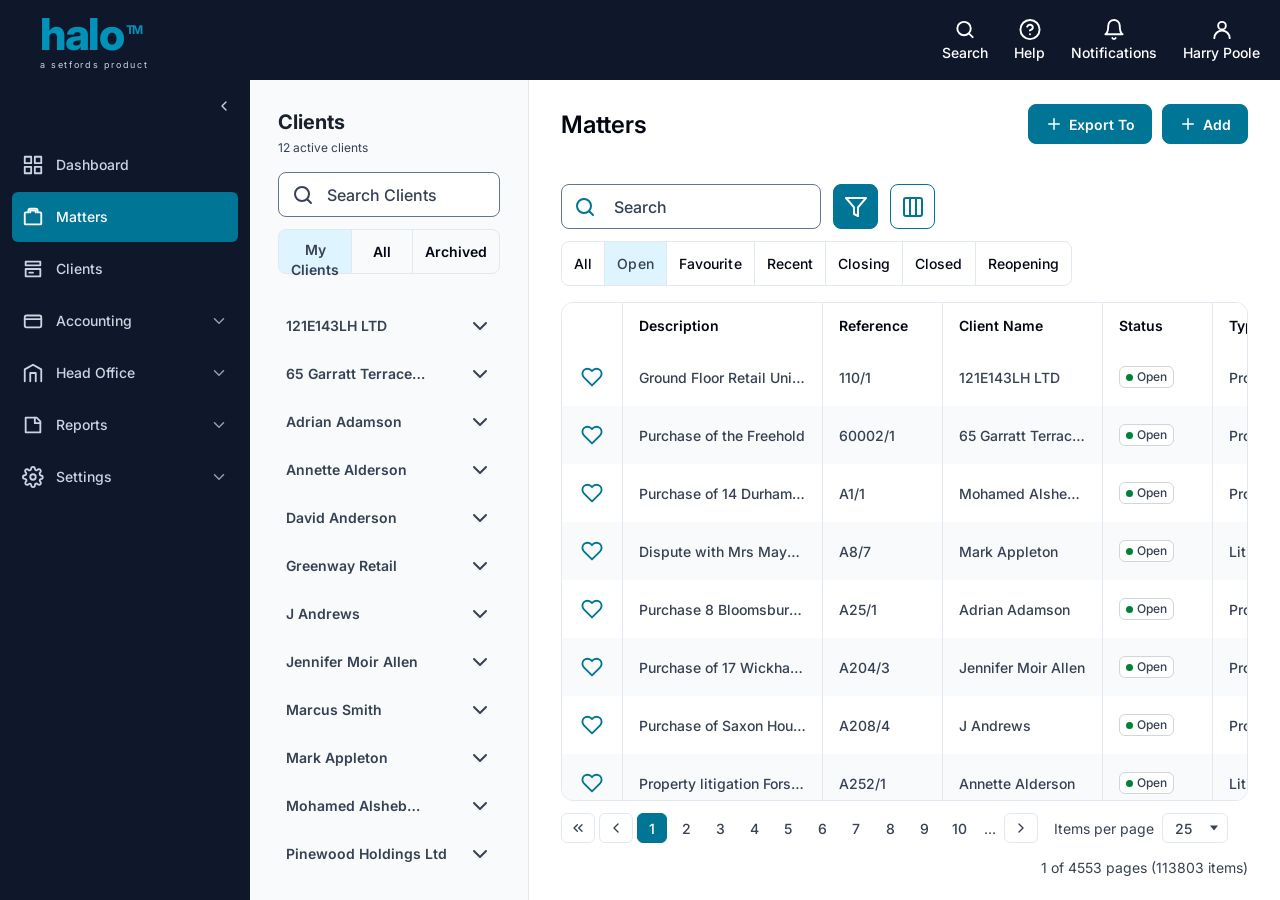
==== index.html @ 0ce076fe "First Commit" ====
<!DOCTYPE html>
<html lang="en">
<head>
  <meta charset="UTF-8" />
  <meta name="viewport" content="width=device-width, initial-scale=1.0" />
  <title>Matters — Halo</title>
  <link rel="preconnect" href="https://fonts.googleapis.com" />
  <link rel="preconnect" href="https://fonts.gstatic.com" crossorigin />
  <link href="https://fonts.googleapis.com/css2?family=Inter:wght@400;500;600;700&display=swap" rel="stylesheet" />
  <link rel="stylesheet" href="matters.css" />
</head>
<body>
  <div class="app">
    <!-- Top navigation bar (full width, dark) -->
    <header class="top-nav">
      <div class="top-nav__logo">
        <span class="logo-text">halo<sup class="logo-tm">TM</sup></span>
        <span class="logo-sub">a setfords product</span>
      </div>
      <div class="top-nav__actions">
        <button class="top-nav__action" type="button" aria-label="Search">
          <svg viewBox="0 0 24 24" width="24" height="24" fill="none" stroke="currentColor" stroke-width="2" stroke-linecap="round" stroke-linejoin="round"><circle cx="11" cy="11" r="7"/><path d="m20 20-3.5-3.5"/></svg>
          <span>Search</span>
        </button>
        <button class="top-nav__action" type="button" aria-label="Help">
          <svg viewBox="0 0 24 24" width="24" height="24" fill="none" stroke="currentColor" stroke-width="2" stroke-linecap="round" stroke-linejoin="round"><circle cx="12" cy="12" r="10"/><path d="M9.09 9a3 3 0 0 1 5.83 1c0 2-3 3-3 3"/><line x1="12" y1="17" x2="12.01" y2="17"/></svg>
          <span>Help</span>
        </button>
        <button class="top-nav__action" type="button" aria-label="Notifications">
          <svg viewBox="0 0 24 24" width="24" height="24" fill="none" stroke="currentColor" stroke-width="2" stroke-linecap="round" stroke-linejoin="round"><path d="M6 8a6 6 0 0 1 12 0c0 7 3 9 3 9H3s3-2 3-9"/><path d="M10.3 21a1.94 1.94 0 0 0 3.4 0"/></svg>
          <span>Notifications</span>
        </button>
        <button class="top-nav__action" type="button" aria-label="Account">
          <svg viewBox="0 0 24 24" width="24" height="24" fill="none" stroke="currentColor" stroke-width="2" stroke-linecap="round" stroke-linejoin="round"><circle cx="12" cy="8" r="4"/><path d="M4 21a8 8 0 0 1 16 0"/></svg>
          <span>Harry Poole</span>
        </button>
      </div>
    </header>

    <!-- Left sidebar -->
    <aside class="sidebar">
      <button class="sidebar__collapse" type="button" aria-label="Collapse sidebar">
        <svg viewBox="0 0 24 24" width="20" height="20" fill="none" stroke="currentColor" stroke-width="2" stroke-linecap="round" stroke-linejoin="round"><path d="M15 18l-6-6 6-6"/></svg>
      </button>
      <nav class="sidebar__menu">
        <a class="menu-item" href="#">
          <svg viewBox="0 0 24 24" width="22" height="22" fill="none" stroke="currentColor" stroke-width="2" stroke-linecap="round" stroke-linejoin="round"><rect x="3" y="3" width="7" height="7"/><rect x="14" y="3" width="7" height="7"/><rect x="3" y="14" width="7" height="7"/><rect x="14" y="14" width="7" height="7"/></svg>
          <span>Dashboard</span>
        </a>
        <a class="menu-item menu-item--active" href="#">
          <svg viewBox="0 0 24 24" width="22" height="22" fill="none" stroke="currentColor" stroke-width="2" stroke-linecap="round" stroke-linejoin="round"><path d="M20 7h-3V5a2 2 0 0 0-2-2H9a2 2 0 0 0-2 2v2H4a1 1 0 0 0-1 1v11a1 1 0 0 0 1 1h16a1 1 0 0 0 1-1V8a1 1 0 0 0-1-1Z"/><path d="M9 7V5h6v2"/></svg>
          <span>Matters</span>
        </a>
        <a class="menu-item" href="#">
          <svg viewBox="0 0 24 24" width="22" height="22" fill="none" stroke="currentColor" stroke-width="2" stroke-linecap="round" stroke-linejoin="round"><path d="M4 4h16v4H4z"/><path d="M4 12h16v8H4z"/><path d="M8 16h4"/></svg>
          <span>Clients</span>
        </a>
        <a class="menu-item menu-item--has-arrow" href="#">
          <svg viewBox="0 0 24 24" width="22" height="22" fill="none" stroke="currentColor" stroke-width="2" stroke-linecap="round" stroke-linejoin="round"><rect x="3" y="6" width="18" height="13" rx="2"/><path d="M3 10h18"/></svg>
          <span>Accounting</span>
          <svg class="menu-item__arrow" viewBox="0 0 24 24" width="18" height="18" fill="none" stroke="currentColor" stroke-width="2" stroke-linecap="round" stroke-linejoin="round"><path d="M6 9l6 6 6-6"/></svg>
        </a>
        <a class="menu-item menu-item--has-arrow" href="#">
          <svg viewBox="0 0 24 24" width="22" height="22" fill="none" stroke="currentColor" stroke-width="2" stroke-linecap="round" stroke-linejoin="round"><path d="M3 21V8l9-5 9 5v13"/><path d="M9 21V12h6v9"/></svg>
          <span>Head Office</span>
          <svg class="menu-item__arrow" viewBox="0 0 24 24" width="18" height="18" fill="none" stroke="currentColor" stroke-width="2" stroke-linecap="round" stroke-linejoin="round"><path d="M6 9l6 6 6-6"/></svg>
        </a>
        <a class="menu-item menu-item--has-arrow" href="#">
          <svg viewBox="0 0 24 24" width="22" height="22" fill="none" stroke="currentColor" stroke-width="2" stroke-linecap="round" stroke-linejoin="round"><path d="M4 4h12l4 4v12H4z"/><path d="M14 4v6h6"/></svg>
          <span>Reports</span>
          <svg class="menu-item__arrow" viewBox="0 0 24 24" width="18" height="18" fill="none" stroke="currentColor" stroke-width="2" stroke-linecap="round" stroke-linejoin="round"><path d="M6 9l6 6 6-6"/></svg>
        </a>
        <a class="menu-item menu-item--has-arrow" href="#">
          <svg viewBox="0 0 24 24" width="22" height="22" fill="none" stroke="currentColor" stroke-width="2" stroke-linecap="round" stroke-linejoin="round"><circle cx="12" cy="12" r="3"/><path d="M19.4 15a1.7 1.7 0 0 0 .3 1.8l.1.1a2 2 0 1 1-2.8 2.8l-.1-.1a1.7 1.7 0 0 0-1.8-.3 1.7 1.7 0 0 0-1 1.5V21a2 2 0 1 1-4 0v-.1a1.7 1.7 0 0 0-1-1.5 1.7 1.7 0 0 0-1.8.3l-.1.1a2 2 0 1 1-2.8-2.8l.1-.1a1.7 1.7 0 0 0 .3-1.8 1.7 1.7 0 0 0-1.5-1H3a2 2 0 1 1 0-4h.1A1.7 1.7 0 0 0 4.6 9a1.7 1.7 0 0 0-.3-1.8l-.1-.1a2 2 0 1 1 2.8-2.8l.1.1A1.7 1.7 0 0 0 9 4.6 1.7 1.7 0 0 0 10 3.1V3a2 2 0 1 1 4 0v.1a1.7 1.7 0 0 0 1 1.5 1.7 1.7 0 0 0 1.8-.3l.1-.1a2 2 0 1 1 2.8 2.8l-.1.1A1.7 1.7 0 0 0 19.4 9c.1.6.5 1.1 1.1 1.4h.1a2 2 0 1 1 0 4H20.5a1.7 1.7 0 0 0-1.1 1Z"/></svg>
          <span>Settings</span>
          <svg class="menu-item__arrow" viewBox="0 0 24 24" width="18" height="18" fill="none" stroke="currentColor" stroke-width="2" stroke-linecap="round" stroke-linejoin="round"><path d="M6 9l6 6 6-6"/></svg>
        </a>
      </nav>
    </aside>

    <!-- Sticky Clients panel (rendered by clients-panel.js) -->
    <aside class="clients-pane" id="clients-pane" aria-label="Clients"></aside>

    <!-- Main content -->
    <main class="content">
      <!-- Open matter tabs (rendered by matter-tabs.js) -->
      <div class="matter-tabs" id="matter-tabs" role="tablist" aria-label="Open matters" hidden></div>

      <div class="content__header">
        <h1 class="content__title">Matters</h1>
        <div class="content__header-actions">
          <button class="btn btn--primary" type="button">
            <svg viewBox="0 0 24 24" width="18" height="18" fill="none" stroke="currentColor" stroke-width="2" stroke-linecap="round" stroke-linejoin="round"><line x1="12" y1="5" x2="12" y2="19"/><line x1="5" y1="12" x2="19" y2="12"/></svg>
            Export To
          </button>
          <button class="btn btn--primary" type="button">
            <svg viewBox="0 0 24 24" width="18" height="18" fill="none" stroke="currentColor" stroke-width="2" stroke-linecap="round" stroke-linejoin="round"><line x1="12" y1="5" x2="12" y2="19"/><line x1="5" y1="12" x2="19" y2="12"/></svg>
            Add
          </button>
        </div>
      </div>

      <!-- Grid toolbar — search / filter / columns + status segmented filter -->
      <div class="filter-row">
        <div class="toolbar-left">
          <form class="search" id="matter-search-form" role="search">
            <svg class="search__icon" viewBox="0 0 24 24" width="24" height="24" fill="none" stroke="currentColor" stroke-width="2" stroke-linecap="round" stroke-linejoin="round"><circle cx="11" cy="11" r="7"/><path d="m20 20-3.5-3.5"/></svg>
            <input id="matter-search" type="text" placeholder="Search" class="search__input" aria-label="Search matters" />
          </form>
          <button class="icon-btn icon-btn--brand" type="button" aria-label="Filter">
            <svg viewBox="0 0 24 24" width="24" height="24" fill="none" stroke="currentColor" stroke-width="2" stroke-linecap="round" stroke-linejoin="round"><polygon points="22 3 2 3 10 12.46 10 19 14 21 14 12.46 22 3"/></svg>
          </button>
          <button class="icon-btn" type="button" aria-label="Columns">
            <svg viewBox="0 0 24 24" width="24" height="24" fill="none" stroke="currentColor" stroke-width="2" stroke-linecap="round" stroke-linejoin="round"><rect x="3" y="3" width="18" height="18" rx="2"/><line x1="9" y1="3" x2="9" y2="21"/><line x1="15" y1="3" x2="15" y2="21"/></svg>
          </button>
        </div>

        <div class="segmented" role="tablist" aria-label="Filter matters by status">
          <button class="seg-btn" role="tab" data-tab="All" aria-selected="false">All</button>
          <button class="seg-btn seg-btn--active" role="tab" data-tab="Open" aria-selected="true">Open</button>
          <button class="seg-btn" role="tab" data-tab="Favourite" aria-selected="false">Favourite</button>
          <button class="seg-btn" role="tab" data-tab="Recent" aria-selected="false">Recent</button>
          <button class="seg-btn" role="tab" data-tab="Closing" aria-selected="false">Closing</button>
          <button class="seg-btn" role="tab" data-tab="Closed" aria-selected="false">Closed</button>
          <button class="seg-btn" role="tab" data-tab="Reopening" aria-selected="false">Reopening</button>
        </div>
      </div>

      <!-- Matters table -->
      <div class="table-wrapper">
        <table class="matters-table">
          <thead>
            <tr>
              <th class="col-fav" aria-label="Favourite"></th>
              <th class="col-desc">Description</th>
              <th class="col-reference">Reference</th>
              <th class="col-client">Client Name</th>
              <th class="col-status">Status</th>
              <th class="col-type">Type</th>
              <th class="col-earner">Fee Earner</th>
              <th class="col-office">Office B...</th>
              <th class="col-action">Action</th>
            </tr>
          </thead>
          <tbody id="matters-tbody">
            <!-- Rows are rendered by JS -->
          </tbody>
        </table>
        <div class="table-empty" id="table-empty" hidden>No matters match your search.</div>
      </div>

      <!-- Pagination -->
      <div class="pagination">
        <div class="pagination__numbers">
          <button class="pg-btn pg-btn--arrow" aria-label="First page">
            <svg viewBox="0 0 24 24" width="16" height="16" fill="none" stroke="currentColor" stroke-width="2" stroke-linecap="round" stroke-linejoin="round"><path d="M11 17l-5-5 5-5"/><path d="M18 17l-5-5 5-5"/></svg>
          </button>
          <button class="pg-btn pg-btn--arrow" aria-label="Previous page">
            <svg viewBox="0 0 24 24" width="16" height="16" fill="none" stroke="currentColor" stroke-width="2" stroke-linecap="round" stroke-linejoin="round"><path d="M15 18l-6-6 6-6"/></svg>
          </button>
          <button class="pg-btn pg-btn--active">1</button>
          <button class="pg-btn">2</button>
          <button class="pg-btn">3</button>
          <button class="pg-btn">4</button>
          <button class="pg-btn">5</button>
          <button class="pg-btn">6</button>
          <button class="pg-btn">7</button>
          <button class="pg-btn">8</button>
          <button class="pg-btn">9</button>
          <button class="pg-btn">10</button>
          <span class="pg-ellipsis">…</span>
          <button class="pg-btn pg-btn--arrow" aria-label="Next page">
            <svg viewBox="0 0 24 24" width="16" height="16" fill="none" stroke="currentColor" stroke-width="2" stroke-linecap="round" stroke-linejoin="round"><path d="M9 18l6-6-6-6"/></svg>
          </button>
        </div>
        <div class="pagination__dropdown">
          <span>Items per page</span>
          <div class="select">
            <select aria-label="Items per page">
              <option>25</option>
              <option>50</option>
              <option>100</option>
            </select>
          </div>
        </div>
        <div class="pagination__count" id="pagination-count">1 of 4553 pages (113803 items)</div>
      </div>
    </main>
  </div>

  <div class="loading-overlay" id="table-loading" hidden aria-live="polite" aria-busy="true">
    <span class="spinner" aria-hidden="true"></span>
    <span class="loading-overlay__label">Searching…</span>
  </div>

  <script src="matters-data.js"></script>
  <script src="clients-data.js"></script>
  <script src="matter-tabs.js"></script>
  <script src="matters.js"></script>
  <script src="clients-panel.js"></script>
  <script src="sidebar.js"></script>
</body>
</html>
---- matters.css ----
/* ---------- Design tokens (from Figma) ---------- */
:root {
  --brand: #007595;
  --brand-hover: #005e78;
  --accent: #0092b8;
  --surface-primary: #ffffff;
  --surface-drawer: #0f172b;
  --surface-positive: #008236;

  --text-primary: #030712;
  --text-secondary: #364153;
  --text-inverse: #ffffff;
  --text-muted: #64748b;

  --border-primary: #45556c;
  --border-secondary: #e2e8f0;
  --border-table: #90a1b9;
  --border-input: #62748e;

  --slate-50: #f8fafc;
  --slate-100: #f1f5f9;
  --slate-200: #e2e8f0;
  --slate-300: #cad5e2;
  --slate-400: #90a1b9;
  --gray-400: #99a1af;
  --gray-700: #364153;

  --radius-md: 6px;
  --radius-lg: 8px;
  --radius-xl: 12px;

  --sidebar-w: 250px;
  --clients-w: 279px;
  --topnav-h: 80px;

  --font-sans: 'Inter', -apple-system, BlinkMacSystemFont, sans-serif;
}

* {
  box-sizing: border-box;
}

html,
body {
  margin: 0;
  padding: 0;
  font-family: var(--font-sans);
  color: var(--text-primary);
  background: var(--surface-primary);
  -webkit-font-smoothing: antialiased;
  -moz-osx-font-smoothing: grayscale;
}

button {
  font-family: inherit;
  cursor: pointer;
}

/* ---------- App layout ---------- */
.app {
  display: grid;
  grid-template-columns: var(--sidebar-w) var(--clients-w) 1fr;
  grid-template-rows: var(--topnav-h) 1fr;
  height: 100vh;
  overflow: hidden;
  grid-template-areas:
    "topnav   topnav    topnav"
    "sidebar  clients   content";
}

/* ---------- Top nav (full-width dark bar) ---------- */
.top-nav {
  grid-area: topnav;
  background: var(--surface-drawer);
  color: var(--text-inverse);
  display: flex;
  align-items: center;
  justify-content: space-between;
  padding: 14px 20px;
  height: var(--topnav-h);
}

.top-nav__logo {
  display: flex;
  flex-direction: column;
  align-items: flex-start;
  justify-content: center;
  padding-left: 20px;
  line-height: 1;
}

.logo-text {
  font-size: 44px;
  font-weight: 800;
  color: var(--accent);
  letter-spacing: -0.03em;
  line-height: 1;
}

.logo-tm {
  font-size: 12px;
  font-weight: 700;
  vertical-align: super;
  margin-left: 2px;
  color: var(--accent);
}

.logo-sub {
  font-size: 9px;
  text-transform: lowercase;
  letter-spacing: 0.18em;
  color: var(--slate-300);
  margin-top: 4px;
}

.top-nav__actions {
  display: flex;
  align-items: center;
  gap: 26px;
  height: 45px;
}

.top-nav__action {
  display: flex;
  flex-direction: column;
  align-items: center;
  justify-content: space-between;
  gap: 2px;
  background: none;
  border: none;
  color: var(--text-inverse);
  font-size: 14px;
  font-weight: 500;
  line-height: 20px;
  padding: 0;
  height: 100%;
  transition: opacity 0.15s;
}

.top-nav__action:hover {
  opacity: 0.8;
}

/* ---------- Sidebar ---------- */
.sidebar {
  grid-area: sidebar;
  background: var(--surface-drawer);
  color: var(--text-inverse);
  padding: 16px 12px;
  position: relative;
}

.sidebar__collapse {
  position: absolute;
  top: 12px;
  right: 12px;
  background: transparent;
  border: none;
  color: var(--slate-300);
  width: 28px;
  height: 28px;
  display: flex;
  align-items: center;
  justify-content: center;
  border-radius: var(--radius-md);
}

.sidebar__collapse:hover {
  background: rgba(255, 255, 255, 0.06);
}

.sidebar__menu {
  margin-top: 44px;
  display: flex;
  flex-direction: column;
  gap: 2px;
}

.menu-item {
  display: flex;
  align-items: center;
  gap: 12px;
  padding: 13px 10px;
  border-radius: var(--radius-md);
  color: var(--slate-300);
  text-decoration: none;
  font-size: 14px;
  font-weight: 500;
  line-height: 20px;
  height: 50px;
}

.menu-item svg {
  flex-shrink: 0;
}

.menu-item span {
  flex: 1;
}

.menu-item__arrow {
  opacity: 0.7;
}

.menu-item:hover {
  background: rgba(255, 255, 255, 0.06);
  color: var(--text-inverse);
}

.menu-item--active {
  background: var(--brand);
  color: var(--text-inverse);
}

.menu-item--active:hover {
  background: var(--brand);
}

/* ---------- Content area ---------- */
.content {
  grid-area: content;
  background: var(--surface-primary);
  display: flex;
  flex-direction: column;
  overflow-y: auto;
  overflow-x: hidden;
  min-height: 0;
}

.content__header {
  display: flex;
  align-items: center;
  justify-content: space-between;
  padding: 24px 32px;
}

.content__title {
  font-size: 24px;
  font-weight: 600;
  margin: 0;
  color: var(--text-primary);
}

.content__header-actions {
  display: flex;
  gap: 10px;
}

/* ---------- Buttons ---------- */
.btn {
  display: inline-flex;
  align-items: center;
  gap: 6px;
  border-radius: var(--radius-lg);
  font-size: 14px;
  font-weight: 600;
  padding: 10px 16px;
  border: 1px solid transparent;
  transition: background 0.15s, border-color 0.15s;
}

.btn--primary {
  background: var(--brand);
  color: var(--text-inverse);
  border-color: var(--brand);
}

.btn--primary:hover {
  background: var(--brand-hover);
  border-color: var(--brand-hover);
}

.btn--secondary {
  background: var(--surface-primary);
  color: var(--brand);
  border-color: var(--brand);
}

.btn--secondary:hover {
  background: var(--slate-50);
  color: var(--brand-hover);
  border-color: var(--brand-hover);
}

/* ---------- Tabs ---------- */
/* ---------- Tabs (matter detail page content tabs) ---------- */
.tabs {
  display: flex;
  align-items: stretch;
  padding: 0 32px;
  background: var(--slate-100);
  border-bottom: 1px solid var(--border-secondary);
  gap: 0;
}

.tab {
  background: transparent;
  border: none;
  padding: 12px 16px;
  font-size: 14px;
  font-weight: 500;
  color: var(--text-secondary);
  position: relative;
  line-height: 20px;
  transition: color 0.15s;
}

.tab:hover {
  color: var(--brand);
}

.tab--active {
  color: var(--brand);
  font-weight: 600;
}

.tab--active::after {
  content: '';
  position: absolute;
  left: 0;
  right: 0;
  bottom: 0;
  height: 2px;
  background: var(--brand);
}

/* ---------- Grid toolbar (search / filter + status segments) ---------- */
.filter-row {
  display: flex;
  align-items: center;
  justify-content: space-between;
  flex-wrap: wrap;
  gap: 12px;
  padding: 16px 32px;
}

.toolbar-left {
  display: flex;
  align-items: center;
  gap: 12px;
}

/* ---------- Segmented status filter ---------- */
.segmented {
  display: flex;
  align-items: center;
}

.seg-btn {
  height: 45px;
  margin-right: -1px;
  padding: 10px 12px;
  border: 1px solid var(--border-secondary);
  background: var(--surface-primary);
  font-family: inherit;
  font-size: 14px;
  font-weight: 500;
  line-height: 20px;
  letter-spacing: 0.1px;
  white-space: nowrap;
  color: var(--text-primary);
  cursor: pointer;
  transition: background 0.15s, color 0.15s;
}

.seg-btn:first-child {
  border-top-left-radius: var(--radius-lg);
  border-bottom-left-radius: var(--radius-lg);
}

.seg-btn:last-child {
  margin-right: 0;
  border-top-right-radius: var(--radius-lg);
  border-bottom-right-radius: var(--radius-lg);
}

.seg-btn:hover {
  background: var(--slate-50);
}

.seg-btn--active {
  position: relative;
  z-index: 1;
  background: #def4ff;
  color: var(--text-secondary);
}

.seg-btn--active:hover {
  background: #def4ff;
}

.search {
  position: relative;
  width: 260px;
}

.search__icon {
  position: absolute;
  left: 12px;
  top: 50%;
  transform: translateY(-50%);
  color: var(--brand);
  pointer-events: none;
}

.search__input {
  width: 100%;
  height: 45px;
  border: 1px solid #62748e;
  border-radius: var(--radius-lg);
  padding: 0 16px 0 52px;
  font-family: inherit;
  font-size: 16px;
  font-weight: 500;
  line-height: 24px;
  color: var(--text-secondary);
  background: var(--surface-primary);
  outline: none;
  transition: border-color 0.15s, box-shadow 0.15s;
}

.search__input::placeholder {
  color: var(--text-secondary);
}

.search__input:focus {
  border-color: var(--brand);
  box-shadow: 0 0 0 3px rgba(0, 117, 149, 0.15);
}

.icon-btn {
  width: 45px;
  height: 45px;
  border: 1px solid var(--brand);
  border-radius: var(--radius-lg);
  background: var(--surface-primary);
  color: var(--brand);
  display: inline-flex;
  align-items: center;
  justify-content: center;
  transition: background 0.15s;
}

.icon-btn:hover {
  background: rgba(0, 117, 149, 0.06);
}

/* ---------- Table ---------- */
.table-wrapper {
  flex: 1;
  margin: 0 32px;
  border: 1px solid var(--border-secondary);
  border-radius: var(--radius-xl);
  overflow: hidden;
  background: var(--surface-primary);
}

.matters-table {
  width: 100%;
  border-collapse: collapse;
  font-size: 14px;
  table-layout: fixed;
}

.matters-table thead th,
.matters-table tbody td {
  border-right: 1px solid var(--border-secondary);
}

.matters-table thead th:last-child,
.matters-table tbody td:last-child {
  border-right: none;
}

.matters-table thead th {
  text-align: left;
  font-weight: 600;
  font-size: 14px;
  color: var(--text-primary);
  padding: 14px 16px;
  background: var(--surface-primary);
  white-space: nowrap;
}

/* Column widths (~1150px total) */
.matters-table .col-fav        { width: 60px;  }
.matters-table .col-desc       { width: 200px; }
.matters-table .col-reference  { width: 120px; }
.matters-table .col-client     { width: 160px; }
.matters-table .col-status     { width: 110px; }
.matters-table .col-type       { width: 170px; }
.matters-table .col-earner     { width: 120px; }
.matters-table .col-office     { width: 90px;  }
.matters-table .col-action     { width: 80px;  }

.matters-table .col-fav {
  text-align: center;
  padding-left: 0;
  padding-right: 0;
}

.matters-table tbody td.col-fav {
  text-align: center;
  padding-left: 0;
  padding-right: 0;
}

.matters-table .col-action {
  text-align: center;
}

.matters-table tbody td.col-action {
  text-align: center;
}

.matters-table tbody tr {
  transition: background 0.12s;
}

.matters-table tbody tr:nth-child(even) {
  background: var(--slate-50);
}

.matters-table tbody tr:hover {
  background: #eef2f7;
}

.matters-table tbody td {
  padding: 14px 16px;
  color: var(--text-secondary);
  font-weight: 500;
  vertical-align: middle;
  overflow: hidden;
  text-overflow: ellipsis;
  white-space: nowrap;
}

.fav-btn {
  background: none;
  border: none;
  padding: 4px;
  display: inline-flex;
  align-items: center;
  justify-content: center;
  color: var(--brand);
  border-radius: var(--radius-md);
}

.fav-btn:hover {
  background: rgba(0, 117, 149, 0.08);
}

.fav-btn svg {
  width: 22px;
  height: 22px;
}

.status-pill {
  display: inline-flex;
  align-items: center;
  gap: 6px;
  font-size: 13px;
  font-weight: 500;
  color: var(--text-secondary);
  background: var(--surface-primary);
  border: 1px solid var(--border-secondary);
  border-radius: 999px;
  padding: 2px 10px 2px 8px;
  line-height: 1.4;
}

.status-pill:not(:has(.dot))::before {
  content: '';
  width: 7px;
  height: 7px;
  border-radius: 50%;
  background: var(--surface-positive);
  flex-shrink: 0;
}

.status-pill[data-status="Closed"]::before {
  background: var(--gray-400);
}

.status-pill[data-status="Closing"]::before {
  background: #ea580c;
}

.status-pill[data-status="Reopening"]::before {
  background: var(--accent);
}

.action-btn {
  background: none;
  border: none;
  color: var(--text-secondary);
  padding: 4px;
  border-radius: var(--radius-md);
  line-height: 1;
  display: inline-flex;
  align-items: center;
  justify-content: center;
}

.action-btn:hover {
  background: var(--slate-100);
  color: var(--text-primary);
}

.table-empty {
  padding: 48px 24px;
  text-align: center;
  color: var(--text-muted);
  font-size: 14px;
}

.loading-overlay {
  position: fixed;
  inset: 0;
  z-index: 2000;
  display: flex;
  flex-direction: column;
  align-items: center;
  justify-content: center;
  gap: 20px;
  background: rgba(15, 23, 43, 0.7);
  backdrop-filter: blur(2px);
  color: var(--text-inverse);
  font-size: 16px;
}

.loading-overlay[hidden] {
  display: none;
}

.spinner {
  width: 96px;
  height: 96px;
  border: 8px solid var(--slate-200);
  border-top-color: var(--brand);
  border-radius: 50%;
  animation: spinner-rotate 0.8s linear infinite;
  display: inline-block;
}

@keyframes spinner-rotate {
  to { transform: rotate(360deg); }
}

/* ---------- Pagination ---------- */
.pagination {
  display: flex;
  align-items: center;
  gap: 16px;
  padding: 12px 32px 24px 32px;
  flex-wrap: wrap;
}

.pagination__numbers {
  display: flex;
  align-items: center;
  gap: 4px;
}

.pg-btn {
  min-width: 30px;
  height: 30px;
  border-radius: var(--radius-md);
  border: 1px solid transparent;
  background: transparent;
  color: var(--text-secondary);
  font-size: 14px;
  font-weight: 500;
  padding: 0 8px;
  display: inline-flex;
  align-items: center;
  justify-content: center;
}

.pg-btn:hover {
  background: var(--slate-100);
}

.pg-btn--arrow {
  border-color: var(--border-secondary);
  background: var(--surface-primary);
}

.pg-btn--active {
  background: var(--brand);
  border-color: var(--brand);
  color: var(--text-inverse);
}

.pg-btn--active:hover {
  background: var(--brand);
}

.pg-ellipsis {
  color: var(--text-secondary);
  font-size: 14px;
  padding: 0 4px;
}

.pagination__dropdown {
  display: flex;
  align-items: center;
  gap: 8px;
  font-size: 14px;
  color: var(--text-secondary);
}

.select {
  position: relative;
}

.select select {
  appearance: none;
  -webkit-appearance: none;
  border: 1px solid var(--border-secondary);
  border-radius: var(--radius-md);
  background: var(--surface-primary);
  height: 30px;
  padding: 0 28px 0 12px;
  font-family: inherit;
  font-size: 14px;
  color: var(--text-secondary);
  font-weight: 500;
  cursor: pointer;
}

.select::after {
  content: '';
  position: absolute;
  right: 10px;
  top: 50%;
  transform: translateY(-50%);
  width: 0;
  height: 0;
  border-left: 4px solid transparent;
  border-right: 4px solid transparent;
  border-top: 5px solid var(--text-secondary);
  pointer-events: none;
}

.pagination__count {
  margin-left: auto;
  font-size: 14px;
  color: var(--text-secondary);
}

/* ---------- Responsive ---------- */
@media (max-width: 1100px) {
  .app {
    grid-template-columns: 80px 1fr;
  }
  .menu-item span,
  .menu-item__arrow {
    display: none;
  }
  .top-nav__logo {
    padding-left: 4px;
  }
  .logo-text {
    font-size: 30px;
  }
  .logo-sub {
    display: none;
  }
}

@media (max-width: 720px) {
  .top-nav__action span {
    display: none;
  }
  .content__header,
  .tabs,
  .filter-row {
    padding-left: 16px;
    padding-right: 16px;
  }
  .table-wrapper {
    margin: 0 16px;
    overflow-x: auto;
  }
  .matters-table {
    min-width: 900px;
  }
}

/* ====================================================== */
/*  Matter detail page                                    */
/* ====================================================== */

/* Clickable rows */
.matters-table tbody tr.row-link {
  cursor: pointer;
}

.matters-table tbody tr.row-link:hover {
  background: #e7eef5;
}

/* ---------- Matter header ---------- */
.matter-header {
  display: flex;
  align-items: center;
  gap: 20px;
  padding: 20px 32px;
  background: var(--surface-primary);
}

.matter-ref {
  display: inline-flex;
  align-items: center;
  gap: 6px;
  color: var(--text-primary);
  text-decoration: none;
  font-size: 16px;
  font-weight: 600;
  padding: 8px 4px 8px 0;
}

.matter-ref:hover {
  color: var(--brand);
}

.matter-header__divider {
  width: 1px;
  height: 40px;
  background: var(--border-secondary);
}

.matter-title-block {
  flex: 1;
  min-width: 0;
}

.matter-title {
  margin: 0 0 8px 0;
  font-size: 16px;
  font-weight: 600;
  color: var(--text-primary);
  line-height: 20px;
  white-space: nowrap;
  overflow: hidden;
  text-overflow: ellipsis;
}

.matter-meta {
  display: flex;
  align-items: center;
  gap: 10px;
  flex-wrap: wrap;
}

.matter-date {
  font-size: 13px;
  color: var(--text-secondary);
  font-weight: 500;
}

.matter-type {
  font-size: 13px;
  color: var(--text-secondary);
}

.matter-type[hidden] {
  display: none;
}

/* Client name shown bold in the header meta row (Figma 2642-91449). */
.matter-meta__sep {
  color: var(--text-secondary);
  opacity: 0.6;
}

.matter-client {
  font-size: 13px;
  font-weight: 700;
  color: var(--text-secondary);
}

.matter-meta__sep[hidden],
.matter-client[hidden] {
  display: none;
}

.matter-header__cta {
  flex-shrink: 0;
}

.matter-header__cta svg {
  margin-right: -2px;
}

/* ---------- Badges ---------- */
.badge {
  display: inline-flex;
  align-items: center;
  gap: 5px;
  font-size: 12px;
  font-weight: 600;
  padding: 2px 8px;
  border-radius: 999px;
  border: 1px solid transparent;
  line-height: 1.4;
}

.badge--warn {
  background: #fef3c7;
  color: #92400e;
  border-color: #fcd34d;
}

.badge--dot {
  background: var(--surface-primary);
  color: var(--text-secondary);
  border-color: var(--border-secondary);
  font-weight: 500;
}

.badge--tags {
  background: var(--slate-100);
  color: var(--text-secondary);
  border-color: var(--border-secondary);
  font-weight: 500;
}

.badge--pill {
  background: #fff7ed;
  color: #c2410c;
  border-color: #fed7aa;
}

.dot {
  width: 8px;
  height: 8px;
  border-radius: 50%;
  background: var(--surface-positive);
  display: inline-block;
}

.dot[data-tone="positive"] { background: var(--surface-positive); }
.dot[data-tone="brand"]    { background: var(--brand); }
.dot[data-tone="warn"]     { background: #ea580c; }
.dot[data-tone="muted"]    { background: var(--gray-400); }

/* ---------- Matter grid + panels ---------- */
.matter-grid {
  display: grid;
  grid-template-columns: repeat(3, 1fr);
  gap: 20px;
  padding: 16px 32px 32px 32px;
  align-items: start;
  background: var(--slate-200);
}

.matter-col {
  display: flex;
  flex-direction: column;
  gap: 20px;
  min-width: 0;
}

.panel {
  background: var(--surface-primary);
  border: 1px solid var(--border-secondary);
  border-radius: var(--radius-xl);
  overflow: hidden;
}

.panel__header {
  display: flex;
  align-items: center;
  justify-content: space-between;
  gap: 8px;
  padding: 16px 20px 8px 20px;
}

.panel__title {
  margin: 0;
  font-size: 16px;
  font-weight: 600;
  color: var(--text-primary);
  display: flex;
  align-items: center;
  gap: 8px;
}

.panel__title::before {
  content: '';
  width: 6px;
  height: 6px;
  border-radius: 50%;
  background: var(--brand);
}

.panel__icon {
  background: none;
  border: none;
  color: var(--accent);
  padding: 4px;
  border-radius: var(--radius-md);
  display: inline-flex;
  align-items: center;
  justify-content: center;
}

.panel__icon:hover {
  background: var(--slate-100);
}

.panel__body {
  padding: 8px 20px 18px 20px;
  display: flex;
  flex-direction: column;
  gap: 6px;
}

/* ---------- Key/value rows ---------- */
.kv-row {
  display: flex;
  align-items: flex-start;
  justify-content: space-between;
  gap: 12px;
  padding: 8px 0;
  border-bottom: 1px solid var(--slate-100);
  font-size: 14px;
}

.kv-row:last-child {
  border-bottom: none;
}

.kv-row__label {
  color: var(--text-secondary);
  font-weight: 500;
  flex-shrink: 0;
}

.kv-row__value {
  color: var(--text-primary);
  font-weight: 500;
  text-align: right;
  word-break: break-word;
}

.kv-row--col {
  flex-direction: column;
  align-items: stretch;
  gap: 4px;
}

.kv-row--col .kv-row__value {
  text-align: left;
  font-weight: 400;
  color: var(--text-secondary);
  font-size: 13px;
  line-height: 1.5;
}

.priority-high {
  color: #dc2626;
}

/* ---------- Quote bars ---------- */
.quote {
  display: flex;
  flex-direction: column;
  gap: 6px;
  padding: 8px 0;
}

.quote__head {
  display: flex;
  justify-content: space-between;
  align-items: center;
  font-size: 14px;
  font-weight: 600;
  color: var(--text-primary);
}

.quote__bar {
  width: 100%;
  height: 10px;
  background: var(--slate-100);
  border-radius: 999px;
  overflow: hidden;
}

.quote__bar > span {
  display: block;
  height: 100%;
  border-radius: 999px;
  background: var(--brand);
}

.quote__pct {
  text-align: right;
  font-size: 12px;
  color: var(--text-secondary);
  font-weight: 600;
}

/* ---------- Conflict check ---------- */
.conflict {
  display: flex;
  flex-direction: column;
  gap: 6px;
}

.conflict__label {
  font-size: 13px;
  color: var(--text-secondary);
  font-weight: 500;
}

.chip-row {
  display: flex;
  gap: 6px;
  flex-wrap: wrap;
}

.chip {
  background: var(--slate-100);
  color: var(--text-secondary);
  border: 1px solid var(--border-secondary);
  border-radius: var(--radius-md);
  padding: 3px 10px;
  font-size: 12px;
  font-weight: 500;
}

/* ---------- Notes ---------- */
.note {
  margin: 0;
  font-size: 13px;
  line-height: 1.5;
  color: var(--text-secondary);
  padding: 8px 0;
  border-bottom: 1px solid var(--slate-100);
}

.note:last-of-type {
  border-bottom: none;
}

.view-all {
  align-self: flex-end;
  font-size: 13px;
  font-weight: 600;
  color: var(--brand);
  text-decoration: none;
  padding: 6px 0 0 0;
}

.view-all:hover {
  text-decoration: underline;
}

/* ---------- Key date block ---------- */
.key-date__head {
  font-size: 15px;
  font-weight: 600;
  color: var(--text-primary);
  padding-bottom: 4px;
}

/* ---------- Tasks ---------- */
.task {
  padding: 12px 0;
  border-bottom: 1px solid var(--border-secondary);
}

.task:first-child {
  padding-top: 0;
}

.task:last-child {
  border-bottom: none;
  padding-bottom: 0;
}

.task__head {
  margin-bottom: 6px;
}

.task__title {
  font-size: 14px;
  font-weight: 600;
  color: var(--text-primary);
  margin-bottom: 6px;
}

/* ---------- Tab panels ---------- */
.tab-panel {
  display: none;
}

.tab-panel--active {
  display: grid;
}

.compliance.tab-panel {
  display: none;
  flex-direction: column;
  gap: 0;
  padding: 0;
  background: var(--surface-primary);
}

.compliance.tab-panel--active {
  display: flex;
}

/* ---------- Sub-tabs ---------- */
.subtabs {
  display: flex;
  align-items: stretch;
  gap: 0;
  background: var(--slate-200);
  border-bottom: 1px solid var(--border-secondary);
  padding: 0 32px;
}

.subtab {
  background: transparent;
  border: none;
  padding: 14px 16px;
  font-size: 14px;
  font-weight: 500;
  color: var(--text-secondary);
  position: relative;
  cursor: pointer;
  line-height: 20px;
  transition: color 0.15s;
}

.subtab:hover {
  color: var(--brand);
}

.subtab--active {
  color: var(--brand);
  font-weight: 600;
}

.subtab--active::after {
  content: '';
  position: absolute;
  left: 0;
  right: 0;
  bottom: 0;
  height: 2px;
  background: var(--brand);
}

/* ---------- Grid toolbar ---------- */
.grid-toolbar {
  display: flex;
  align-items: center;
  justify-content: space-between;
  gap: 12px;
}

.grid-toolbar__group {
  display: flex;
  align-items: center;
  gap: 12px;
}

.grid-toolbar .btn {
  height: 45px;
  padding: 0 12px;
  gap: 8px;
  min-width: 100px;
}

.grid-search {
  display: flex;
  align-items: center;
  gap: 4px;
  width: 260px;
  height: 45px;
  padding: 0 16px 0 0;
  background: var(--surface-primary);
  border: 1px solid #62748e;
  border-radius: 8px;
  color: var(--text-secondary);
}

.grid-search > svg {
  flex-shrink: 0;
  margin: 0 12px;
  color: var(--brand);
}

.grid-search input {
  flex: 1;
  min-width: 0;
  border: none;
  outline: none;
  background: transparent;
  font: inherit;
  font-size: 16px;
  font-weight: 500;
  color: var(--text-secondary);
}

.grid-search input::placeholder {
  color: var(--text-secondary);
}

.icon-btn {
  display: inline-flex;
  align-items: center;
  justify-content: center;
  width: 45px;
  height: 45px;
  border-radius: 8px;
  background: var(--surface-primary);
  border: 1px solid var(--brand);
  color: var(--brand);
  cursor: pointer;
  transition: background 0.15s, color 0.15s;
}

.icon-btn:hover {
  background: var(--slate-50);
}

.icon-btn--brand {
  background: var(--brand);
  border-color: var(--brand);
  color: var(--text-inverse);
}

.icon-btn--brand:hover {
  background: var(--brand-hover);
  border-color: var(--brand-hover);
}

/* ---------- Compliance card ---------- */
.compliance__card {
  display: flex;
  flex-direction: column;
  gap: 12px;
  padding: 20px;
}

.subtab-panel {
  display: none;
}

.subtab-panel--active {
  display: flex;
}

/* ---------- Data table ---------- */
.data-table-wrap {
  border: 1px solid var(--border-table);
  border-radius: 8px;
  overflow: hidden;
}

.data-table {
  width: 100%;
  border-collapse: collapse;
  background: var(--surface-primary);
  color: #364153;
}

.data-table th,
.data-table td {
  text-align: left;
  height: 52px;
  padding: 0 16px;
  vertical-align: middle;
  white-space: nowrap;
  border-left: 1px solid #d1d5dc;
}

.data-table th:first-child,
.data-table td:first-child {
  border-left: none;
}

.data-table thead th {
  font-family: 'Inter', sans-serif;
  font-size: 16px;
  font-weight: 600;
  line-height: 24px;
  color: #364153;
  background: var(--surface-primary);
}

.data-table tbody td {
  font-family: 'Inter', sans-serif;
  font-size: 14px;
  font-weight: 400;
  line-height: 20px;
  color: #364153;
}

.data-table tbody tr:nth-child(even) td {
  background: #f1f5f9;
}

.status-pill {
  display: inline-flex;
  align-items: center;
  gap: 4px;
  padding: 2px 6px;
  border: 1px solid #d1d5dc;
  border-radius: 6px;
  background: #ffffff;
  font-family: 'Inter', sans-serif;
  font-size: 12px;
  font-weight: 500;
  line-height: 16px;
  color: #364153;
  white-space: nowrap;
}

/* ---------- Responsive matter grid ---------- */
@media (max-width: 1280px) {
  .matter-grid {
    grid-template-columns: repeat(2, 1fr);
  }
}

@media (max-width: 900px) {
  .matter-grid {
    grid-template-columns: 1fr;
  }
  .matter-header {
    flex-wrap: wrap;
  }
  .matter-title {
    white-space: normal;
  }
}

/* ---------- Drawer ---------- */
.drawer {
  position: fixed;
  inset: 0;
  z-index: 1000;
  pointer-events: none;
}

.drawer__scrim {
  position: absolute;
  inset: 0;
  background: rgba(15, 23, 43, 0.4);
  opacity: 0;
  transition: opacity 0.2s ease;
}

.drawer__panel {
  position: absolute;
  top: 0;
  right: 0;
  height: 100%;
  width: 100%;
  max-width: 560px;
  background: var(--surface-primary);
  box-shadow: -8px 0 24px rgba(15, 23, 43, 0.12);
  display: flex;
  flex-direction: column;
  transform: translateX(100%);
  transition: transform 0.25s ease;
}

.drawer--open {
  pointer-events: auto;
}

.drawer--open .drawer__scrim {
  opacity: 1;
}

.drawer--open .drawer__panel {
  transform: translateX(0);
}

body.drawer-open {
  overflow: hidden;
}

.drawer__header {
  display: flex;
  align-items: center;
  justify-content: space-between;
  padding: 20px 24px 0 24px;
}

.drawer__title {
  font-size: 20px;
  font-weight: 700;
  color: var(--text-primary);
  margin: 0;
}

.drawer__close {
  display: inline-flex;
  align-items: center;
  justify-content: center;
  width: 32px;
  height: 32px;
  background: transparent;
  border: none;
  color: var(--brand);
  cursor: pointer;
  border-radius: 6px;
}

.drawer__close:hover {
  background: var(--slate-100);
}

.drawer__body {
  flex: 1;
  overflow-y: auto;
  padding: 20px 24px;
  display: flex;
  flex-direction: column;
  gap: 16px;
}

.drawer__footer {
  display: flex;
  justify-content: flex-end;
  gap: 12px;
  padding: 16px 24px;
  border-top: 1px solid var(--border-secondary);
}

/* ---------- Form fields (floating label) ---------- */
.field {
  position: relative;
  display: flex;
  flex-direction: column;
}

.field__label {
  position: absolute;
  top: -8px;
  left: 12px;
  padding: 0 4px;
  background: var(--surface-primary);
  font-size: 12px;
  font-weight: 500;
  color: var(--text-secondary);
  z-index: 1;
  pointer-events: none;
}

.field__req {
  color: var(--text-secondary);
  margin-left: 1px;
}

.field__control {
  width: 100%;
  height: 52px;
  padding: 0 16px;
  border: 1px solid #cad5e2;
  border-radius: 8px;
  background: var(--surface-primary);
  font-family: 'Inter', sans-serif;
  font-size: 16px;
  color: var(--text-primary);
  outline: none;
  transition: border-color 0.15s;
}

.field__control:focus {
  border-color: var(--brand);
}

textarea.field__control {
  height: auto;
  min-height: 96px;
  padding: 14px 16px;
  resize: vertical;
  font-size: 14px;
  line-height: 20px;
  color: var(--text-secondary);
}

.field__control-wrap {
  position: relative;
  display: flex;
  align-items: center;
}

.field__control-wrap .field__control {
  padding-right: 44px;
}

.field__clear,
.field__icon {
  position: absolute;
  right: 12px;
  top: 50%;
  transform: translateY(-50%);
  display: inline-flex;
  align-items: center;
  justify-content: center;
  width: 24px;
  height: 24px;
  background: transparent;
  border: none;
  color: var(--brand);
  cursor: pointer;
  padding: 0;
}

.field--textarea .field__label {
  top: -8px;
}

.field-row {
  display: grid;
  grid-template-columns: 1fr 1fr;
  gap: 12px;
}

/* ---------- Attachments ---------- */
.attachments {
  display: flex;
  align-items: center;
  justify-content: space-between;
  margin-top: 8px;
}

.attachments__title {
  font-size: 18px;
  font-weight: 700;
  color: var(--text-primary);
  margin: 0;
}

.attachments__add {
  display: inline-flex;
  align-items: center;
  gap: 6px;
  background: transparent;
  border: none;
  color: var(--brand);
  font-size: 14px;
  font-weight: 600;
  cursor: pointer;
  padding: 8px 0;
}

/* ====================================================== */
/*  Matter tabs strip                                     */
/*  Figma: 2779-59031 (bar) / 2778-44469 (states)         */
/* ====================================================== */
.matter-tabs {
  display: flex;
  align-items: center;
  isolation: isolate;
  overflow: hidden;
  background: var(--slate-300);
  border-top-left-radius: var(--radius-md);
  /* The strip lives in a flex-column (.content) whose matter grid overflows.
     Without this, flex-shrink squashes the bar — and because overflow:hidden
     drops its min-height to 0, it collapses entirely and the tabs vanish.
     Pin its height so every open tab stays visible above the matter. */
  flex-shrink: 0;
  min-height: 48px;
}

.matter-tabs[hidden] {
  display: none;
}

/* ---- Scrollable strip that holds the tabs (and the add button) ---- */
/* The strip fills the bar so tabs resolve to their fixed width; the add (+)
   button lives at the end of the strip, right after the last tab, with any
   spare room falling to its right. When the tabs no longer fit, they collapse
   to their 100px minimum and the strip scrolls, with the nav chevrons. */
.mt-strip {
  flex: 1 1 0;
  min-width: 0;
  position: relative;
  display: flex;
  align-items: center;
  overflow-x: auto;
  /* No scroll-behavior:smooth here — it would animate the scroll restore on
     every page load (a visible jump). The chevrons request smooth scrolling
     explicitly via scrollBy() instead. */
  scrollbar-width: none; /* Firefox — chevrons replace the scrollbar */
}
.mt-strip::-webkit-scrollbar {
  display: none; /* WebKit */
}

/* ---- A single tab ---- */
/* Tabs take a fixed comfortable width rather than stretching to fill the bar,
   and shrink to a 100px floor when the strip runs out of room. (A fixed basis
   — not `auto` — keeps the width independent of whether the title is shown,
   avoiding a circular dependency with the container query below.) */
.mt-tab {
  position: relative;
  flex: 0 1 240px;
  min-width: 100px;
  max-width: 360px;
  height: 48px;
  display: flex;
  align-items: center;
  gap: 8px;
  padding: 8px 0 8px 16px;
  overflow: hidden;
  cursor: pointer;
  background: var(--slate-300);
  color: var(--text-secondary);
  border-top-left-radius: var(--radius-md);
  border-top-right-radius: var(--radius-md);
  transition: background 0.12s ease;
  /* Each tab is a query container so its title can collapse based on the
     tab's own rendered width (see the @container rule below). */
  container-type: inline-size;
}

/* Inactive tabs carry a divider on their right edge (Figma component).
   Skip it next to the active tab so its edges stay clean. */
.mt-tab:not(.mt-tab--active)::after {
  content: '';
  position: absolute;
  right: 0;
  top: 50%;
  transform: translateY(-50%);
  width: 1px;
  height: 20px;
  background: var(--slate-400);
}

.mt-tab:has(+ .mt-tab--active)::after {
  display: none;
}

/* On hover, drop the tab's own divider and the one immediately before it
   so the hovered tab reads as a single clean block. */
.mt-tab:hover::after,
.mt-tab:has(+ .mt-tab:hover)::after {
  display: none;
}

/* Hover */
.mt-tab:not(.mt-tab--active):hover {
  background: var(--slate-200);
}

/* Pressed — Figma shows a ripple highlight */
.mt-tab:not(.mt-tab--active):active {
  background: radial-gradient(circle at center, #cdd9e8 0%, var(--slate-200) 65%);
}

/* Active — the open matter keeps a wide minimum so its title is always
   visible, even when the bar is crowded. */
.mt-tab--active {
  min-width: 284px;
  background: var(--surface-primary);
  cursor: default;
}

.mt-tab__label {
  flex: 1 1 0;
  min-width: 0;
  display: flex;
  align-items: center;
  gap: 8px;
  font-size: 12px;
  line-height: 16px;
  white-space: nowrap;
  overflow: hidden;
}

.mt-tab__ref {
  flex-shrink: 0;
  font-weight: 400;
  overflow: hidden;
  text-overflow: ellipsis;
  color: var(--text-secondary);
}

.mt-tab--active .mt-tab__ref {
  color: var(--brand);
}

/* The title is hidden by default; only the matter ref shows in a
   minimum-width tab. It re-appears once the tab has room (see @container). */
.mt-tab__title {
  display: none;
  flex: 1 1 0;
  min-width: 0;
  font-weight: 600;
  overflow: hidden;
  text-overflow: ellipsis;
}

/* Show the title alongside the ref whenever the tab has room. Titles only
   collapse to ref-only once tabs are squeezed near their 100px minimum. */
@container (min-width: 116px) {
  .mt-tab__title {
    display: block;
  }
}

/* The active tab always shows its title regardless of width. */
.mt-tab--active .mt-tab__title {
  display: block;
  color: var(--text-primary);
}

/* ---- Close / add / nav buttons (standard icon button) ---- */
.mt-tab__close,
.mt-add,
.mt-nav {
  position: relative;
  flex-shrink: 0;
  width: 48px;
  height: 48px;
  display: inline-flex;
  align-items: center;
  justify-content: center;
  border: none;
  background: transparent;
  color: var(--brand);
  cursor: pointer;
}

.mt-tab__close::before,
.mt-add::before,
.mt-nav::before {
  content: '';
  position: absolute;
  width: 32px;
  height: 32px;
  border-radius: var(--radius-md);
  background: transparent;
  transition: background 0.12s ease;
}

.mt-tab__close:hover::before,
.mt-add:hover::before,
.mt-nav:hover::before {
  background: rgba(0, 117, 149, 0.1);
}

.mt-tab__close svg,
.mt-add svg,
.mt-nav svg {
  position: relative;
}

/* ---- Add button ---- */
/* Two instances exist: an inline one that sits right after the last tab while
   everything fits, and an outer one (after the chevrons) that becomes the
   right-most control once the tabs overflow. updateNav() toggles between them. */
.mt-add {
  border-top-left-radius: var(--radius-md);
  border-top-right-radius: var(--radius-md);
}

.mt-add[hidden] {
  display: none;
}

.mt-add--outer {
  flex-shrink: 0;
}

/* ---- Scroll-nav chevrons (shown only when the tabs overflow) ---- */
.mt-nav[hidden] {
  display: none;
}

/* Kept in place (reserving width) but greyed out at the scroll extremes. */
.mt-nav--disabled {
  opacity: 0.35;
  pointer-events: none;
}

/* Vertical divider sitting next to each chevron, matching the tab dividers. */
.mt-nav::after {
  content: '';
  position: absolute;
  right: 0;
  top: 50%;
  transform: translateY(-50%);
  width: 1px;
  height: 20px;
  background: var(--slate-400);
}

/* The left chevron's divider sits on its inner (right) edge already; the
   right chevron's divider separates it from the add button. */
.mt-nav--right {
  flex-shrink: 0;
}

/* ====================================================== */
/*  Row context menu (open in new tab / window)           */
/*  Figma: 2781-46673 (Menu baseline / Default)           */
/* ====================================================== */
.matter-menu {
  position: fixed;
  z-index: 1000;
  min-width: 208px;
  padding: 8px 0;
  background: var(--surface-primary);
  border-radius: var(--radius-md);
  /* M3 Elevation Light / 2 */
  box-shadow: 0 1px 2px rgba(0, 0, 0, 0.3), 0 2px 6px 2px rgba(0, 0, 0, 0.15);
}

.matter-menu[hidden] {
  display: none;
}

.matter-menu__item {
  display: flex;
  align-items: center;
  justify-content: space-between;
  gap: 12px;
  width: 100%;
  height: 48px;
  padding: 8px 12px;
  border: none;
  background: transparent;
  font-family: inherit;
  font-size: 14px;
  line-height: 20px;
  color: var(--text-secondary);
  text-align: left;
  cursor: pointer;
  transition: background 0.12s ease;
}

.matter-menu__item:hover,
.matter-menu__item:focus-visible {
  background: var(--slate-100);
  outline: none;
}

.matter-menu__item svg {
  flex-shrink: 0;
  width: 24px;
  height: 24px;
  color: var(--brand);
}

/* ====================================================== */
/*  "Add a tab" flyout (matter picker)                    */
/*  Figma: 2786-38750 (Search)                            */
/* ====================================================== */
.mt-flyout {
  position: fixed;
  z-index: 1000;
  width: 520px;
  max-width: calc(100vw - 16px);
  display: flex;
  flex-direction: column;
  overflow: hidden;
  border-radius: 8px;
  background: var(--surface-primary);
  /* shadow/lg */
  box-shadow: 0 4px 6px -2px rgba(0, 0, 0, 0.05), 0 10px 15px -3px rgba(0, 0, 0, 0.1);
}

.mt-flyout[hidden] {
  display: none;
}

/* ---- Top (white) — search + segmented filters ---- */
.mt-flyout__head {
  display: flex;
  flex-direction: column;
  gap: 12px;
  padding: 20px 16px;
  background: var(--surface-primary);
}

.mt-flyout__toolbar {
  display: flex;
  align-items: center;
  gap: 12px;
}

.mt-flyout__search {
  flex: 1 1 0;
  min-width: 0;
  display: flex;
  align-items: center;
  height: 45px;
  padding: 0 16px 0 4px;
  border: 1px solid #62748e;
  border-radius: 8px;
  color: var(--text-secondary);
}

.mt-flyout__search svg {
  flex-shrink: 0;
  margin: 0 8px;
  color: var(--text-secondary);
}

.mt-flyout__search-input {
  flex: 1 1 0;
  min-width: 0;
  border: none;
  outline: none;
  background: transparent;
  font-family: inherit;
  font-size: 16px;
  font-weight: 500;
  line-height: 24px;
  color: var(--text-secondary);
}

.mt-flyout__search-input::placeholder {
  color: var(--text-secondary);
  opacity: 1;
}

.mt-flyout__filter {
  flex-shrink: 0;
  width: 45px;
  height: 45px;
  display: inline-flex;
  align-items: center;
  justify-content: center;
  border: none;
  border-radius: 8px;
  background: var(--brand);
  color: #ffffff;
  cursor: pointer;
}

/* ---- Segmented filter buttons ---- */
.mt-flyout__segments {
  display: flex;
  flex-wrap: nowrap;
  overflow-x: auto;
  scrollbar-width: none;
}
.mt-flyout__segments::-webkit-scrollbar {
  display: none;
}

.mt-seg {
  flex: 0 0 auto;
  height: 45px;
  padding: 10px 12px;
  margin-right: -1px;
  border: 1px solid var(--slate-200);
  background: var(--surface-primary);
  font-family: inherit;
  font-size: 14px;
  font-weight: 500;
  line-height: 20px;
  letter-spacing: 0.1px;
  white-space: nowrap;
  color: var(--text-primary);
  cursor: pointer;
}

.mt-seg:first-child {
  border-top-left-radius: 8px;
  border-bottom-left-radius: 8px;
}

.mt-seg:last-child {
  margin-right: 0;
  border-top-right-radius: 8px;
  border-bottom-right-radius: 8px;
}

.mt-seg--active {
  background: #def4ff;
  color: var(--text-secondary);
}

/* ---- Bottom (grey) — scrollable result list ---- */
.mt-flyout__list {
  max-height: 325px;
  overflow-y: auto;
  padding: 8px 16px 20px;
  background: var(--slate-100);
}

.mt-result {
  display: flex;
  align-items: center;
  gap: 4px;
  width: 100%;
  padding: 12px 16px;
  border: none;
  border-bottom: 1px solid var(--slate-300);
  background: transparent;
  text-align: left;
  cursor: pointer;
  transition: background 0.12s ease;
}

.mt-result:last-child {
  border-bottom: none;
}

.mt-result:hover {
  background: rgba(0, 0, 0, 0.03);
}

.mt-result__text {
  flex: 1 1 0;
  min-width: 0;
  display: flex;
  flex-direction: column;
  gap: 4px;
}

.mt-result__ref {
  font-size: 16px;
  line-height: 24px;
  color: var(--text-primary);
}

.mt-result__desc {
  font-size: 14px;
  line-height: 20px;
  color: var(--text-secondary);
  white-space: nowrap;
  overflow: hidden;
  text-overflow: ellipsis;
}

.mt-result__icon {
  flex-shrink: 0;
  display: inline-flex;
  color: var(--brand);
}

.mt-flyout__empty {
  margin: 0;
  padding: 24px 16px;
  font-size: 14px;
  color: var(--text-secondary);
  text-align: center;
}

/* ====================================================== */
/*  Tab hover tooltip                                     */
/*  Figma: 2798-44882 (Tab Hover Flyout)                  */
/* ====================================================== */
.mt-tip {
  position: fixed;
  z-index: 1000;
  width: 280px;
  max-width: calc(100vw - 16px);
  display: flex;
  flex-direction: column;
  gap: 8px;
  padding: 12px 16px;
  background: var(--surface-primary);
  border-radius: var(--radius-md);
  box-shadow: 0 4px 6px -2px rgba(0, 0, 0, 0.05), 0 10px 15px -3px rgba(0, 0, 0, 0.1);
  pointer-events: none; /* purely informational */
}

.mt-tip[hidden] {
  display: none;
}

.mt-tip__top {
  display: flex;
  align-items: flex-start;
  justify-content: space-between;
  gap: 8px;
}

.mt-tip__ref {
  font-size: 14px;
  line-height: 20px;
  color: var(--brand);
  white-space: nowrap;
}

/* Status badge — white pill with a status-coloured dot */
.mt-tip__status {
  flex-shrink: 0;
  display: inline-flex;
  align-items: center;
  gap: 4px;
  padding: 2px 6px;
  background: var(--surface-primary);
  border: 1px solid #d1d5dc;
  border-radius: var(--radius-md);
  font-size: 12px;
  font-weight: 500;
  line-height: 16px;
  color: var(--text-secondary);
  white-space: nowrap;
}

.mt-tip__dot {
  flex-shrink: 0;
  width: 8px;
  height: 8px;
  border-radius: 50%;
  background: var(--surface-positive); /* Open / default */
}

.mt-tip__status[data-status="Closed"] .mt-tip__dot {
  background: var(--gray-400);
}
.mt-tip__status[data-status="Closing"] .mt-tip__dot {
  background: #ea580c;
}
.mt-tip__status[data-status="Reopening"] .mt-tip__dot {
  background: var(--accent);
}

.mt-tip__body {
  display: flex;
  flex-direction: column;
  gap: 4px;
}

.mt-tip__client {
  font-size: 14px;
  line-height: 20px;
  color: var(--text-primary);
}

.mt-tip__desc {
  font-size: 12px;
  line-height: 16px;
  color: var(--text-secondary);
}

/* ============================================================
   Sticky Clients panel (Figma 2955:68190)
   Sits between the sidebar and the main content, full height,
   with an independently scrolling client list.
   ============================================================ */
.clients-pane {
  grid-area: clients;
  display: flex;
  flex-direction: column;
  min-height: 0;
  overflow: hidden;
  padding: 0 12px;
  background: var(--slate-50);
  border-right: 1px solid var(--border-secondary);
}

/* ---- Header (title, count, search, segmented filter) ---- */
.clients-pane__head {
  display: flex;
  flex-direction: column;
  gap: 12px;
  flex-shrink: 0;
  padding: 28px 16px;
}

.clients-pane__heading {
  display: flex;
  flex-direction: column;
  gap: 4px;
  padding-bottom: 4px;
}

.clients-pane__title {
  margin: 0;
  font-size: 20px;
  line-height: 28px;
  font-weight: 700;
  color: #1a202c;
}

.clients-pane__count {
  margin: 0;
  font-size: 12px;
  line-height: 16px;
  font-weight: 400;
  color: var(--text-secondary);
}

/* ---- Search ---- */
.clients-search {
  display: flex;
  align-items: center;
  height: 45px;
  background: var(--surface-primary);
  border: 1px solid var(--border-input);
  border-radius: var(--radius-lg);
  padding-right: 16px;
  transition: border-color 0.15s, box-shadow 0.15s;
}

.clients-search:focus-within {
  border-color: var(--brand);
  box-shadow: 0 0 0 1px var(--brand);
}

.clients-search__icon {
  display: flex;
  padding: 12px;
  color: var(--text-secondary);
  flex-shrink: 0;
}

.clients-search__input {
  flex: 1;
  min-width: 0;
  border: none;
  outline: none;
  background: transparent;
  padding: 4px 0;
  font-family: inherit;
  font-size: 16px;
  font-weight: 500;
  color: var(--text-primary);
}

.clients-search__input::placeholder {
  color: var(--text-secondary);
  font-weight: 500;
}

/* Hide the native search clear control for a consistent look. */
.clients-search__input::-webkit-search-cancel-button {
  -webkit-appearance: none;
}

/* ---- Segmented filter ---- */
.clients-seg {
  display: flex;
  height: 45px;
}

.clients-seg__btn {
  flex: 1 0 0;
  margin-left: -1px;
  padding: 10px 12px;
  border: 1px solid var(--border-secondary);
  background: transparent;
  font-family: inherit;
  font-size: 14px;
  font-weight: 600;
  line-height: 20px;
  color: var(--text-primary);
  transition: background 0.15s, color 0.15s;
}

.clients-seg__btn:first-child {
  margin-left: 0;
  border-top-left-radius: var(--radius-lg);
  border-bottom-left-radius: var(--radius-lg);
}

.clients-seg__btn:last-child {
  border-top-right-radius: var(--radius-lg);
  border-bottom-right-radius: var(--radius-lg);
}

.clients-seg__btn:hover {
  background: rgba(0, 146, 184, 0.08);
}

.clients-seg__btn--active {
  background: #def4ff;
  color: var(--text-secondary);
  position: relative;
  z-index: 1;
}

/* ---- Client list ---- */
.clients-pane__list {
  flex: 1;
  min-height: 0;
  overflow-y: auto;
  padding: 0 12px 32px;
}

.client-item {
  display: flex;
  align-items: center;
  gap: 12px;
  width: 100%;
  height: 48px;
  padding: 8px 12px;
  border: none;
  border-radius: var(--radius-md);
  background: transparent;
  text-align: left;
  transition: background 0.12s;
}

.client-item:hover {
  background: var(--slate-100);
}

.client-item__name {
  flex: 1 0 0;
  min-width: 0;
  overflow: hidden;
  text-overflow: ellipsis;
  white-space: nowrap;
  font-size: 14px;
  font-weight: 600;
  line-height: 20px;
  color: var(--text-secondary);
}

.client-item__icon {
  display: flex;
  flex-shrink: 0;
  width: 24px;
  height: 24px;
  color: var(--text-secondary);
}

.client-item__icon--hover {
  display: none;
}

.client-item:hover .client-item__icon--default {
  display: none;
}

.client-item:hover .client-item__icon--hover {
  display: flex;
  color: var(--brand);
}

.client-item--selected {
  background: #def4ff;
}

.client-item--selected .client-item__name {
  color: var(--brand);
}

.client-item--selected:hover {
  background: #cdeeff;
}

.clients-pane__empty {
  margin: 0;
  padding: 16px 12px;
  font-size: 14px;
  color: var(--text-muted);
}

/* ---- Scrollbar (mirrors the Figma accent thumb) ---- */
.clients-pane__list {
  scrollbar-width: thin;
  scrollbar-color: rgba(0, 146, 184, 0.4) var(--slate-200);
}

.clients-pane__list::-webkit-scrollbar {
  width: 10px;
}

.clients-pane__list::-webkit-scrollbar-track {
  background: var(--slate-200);
  border-radius: var(--radius-lg);
}

.clients-pane__list::-webkit-scrollbar-thumb {
  background: rgba(0, 146, 184, 0.4);
  border-radius: var(--radius-lg);
}

/* ============================================================
   Collapsible navigation sidebar
   ============================================================ */
/* Animate the grid track only after the initial state is applied. */
.app.has-sidebar-anim {
  transition: grid-template-columns 0.2s ease;
}

.app.is-sidebar-collapsed {
  --sidebar-w: 72px;
}

.app.is-sidebar-collapsed .menu-item {
  justify-content: center;
  gap: 0;
  padding-left: 0;
  padding-right: 0;
}

.app.is-sidebar-collapsed .menu-item span,
.app.is-sidebar-collapsed .menu-item__arrow {
  display: none;
}

/* Keep the menu clear of the collapse button when narrow. */
.app.is-sidebar-collapsed .sidebar__menu {
  margin-top: 56px;
}

.sidebar__collapse svg {
  transition: transform 0.2s ease;
}

.app.is-sidebar-collapsed .sidebar__collapse svg {
  transform: rotate(180deg);
}

/* ---- Hide the panel on narrower viewports ---- */
@media (max-width: 1100px) {
  .app {
    grid-template-columns: var(--sidebar-w) 1fr;
    grid-template-areas:
      "topnav   topnav"
      "sidebar  content";
  }
  .clients-pane {
    display: none;
  }
}
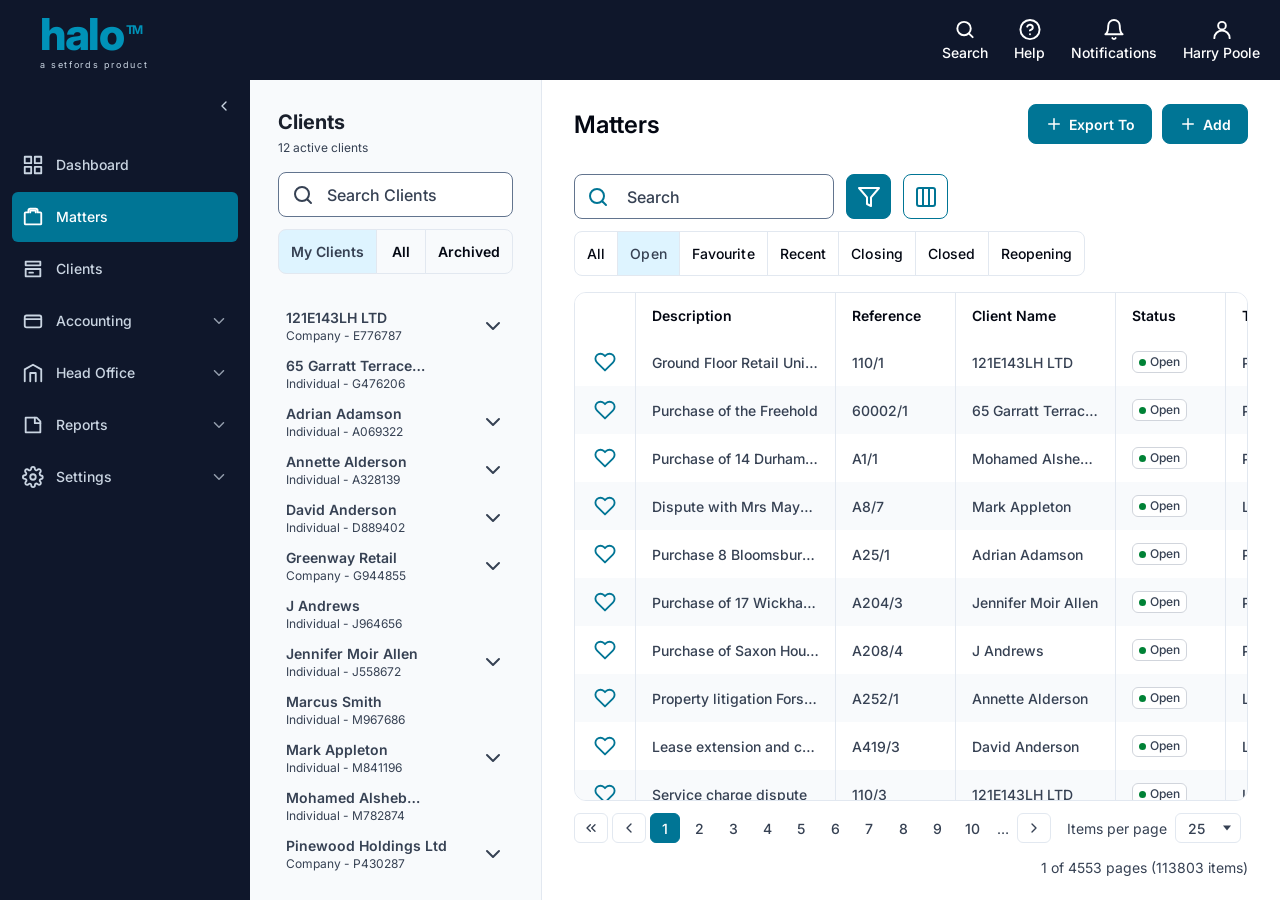
==== commit 5c374804: "Ability to open multiple matters from client drawer" ====
--- a/index.html
+++ b/index.html
@@ -106,6 +106,9 @@
           <form class="search" id="matter-search-form" role="search">
             <svg class="search__icon" viewBox="0 0 24 24" width="24" height="24" fill="none" stroke="currentColor" stroke-width="2" stroke-linecap="round" stroke-linejoin="round"><circle cx="11" cy="11" r="7"/><path d="m20 20-3.5-3.5"/></svg>
             <input id="matter-search" type="text" placeholder="Search" class="search__input" aria-label="Search matters" />
+            <button id="matter-search-clear" class="search__clear" type="button" aria-label="Clear search" hidden>
+              <svg viewBox="0 0 24 24" width="20" height="20" fill="none" stroke="currentColor" stroke-width="2" stroke-linecap="round" stroke-linejoin="round"><path d="M18 6 6 18"/><path d="m6 6 12 12"/></svg>
+            </button>
           </form>
           <button class="icon-btn icon-btn--brand" type="button" aria-label="Filter">
             <svg viewBox="0 0 24 24" width="24" height="24" fill="none" stroke="currentColor" stroke-width="2" stroke-linecap="round" stroke-linejoin="round"><polygon points="22 3 2 3 10 12.46 10 19 14 21 14 12.46 22 3"/></svg>
--- a/matters.css
+++ b/matters.css
@@ -30,7 +30,7 @@
   --radius-xl: 12px;
 
   --sidebar-w: 250px;
-  --clients-w: 279px;
+  --clients-w: 292px;
   --topnav-h: 80px;
 
   --font-sans: 'Inter', -apple-system, BlinkMacSystemFont, sans-serif;
@@ -331,7 +331,9 @@
   justify-content: space-between;
   flex-wrap: wrap;
   gap: 12px;
-  padding: 16px 32px;
+  /* Reduced top padding so the matters search aligns horizontally with the
+     clients-panel search field (which sits ~11px higher). */
+  padding: 6px 32px 16px 32px;
 }
 
 .toolbar-left {
@@ -408,7 +410,7 @@
   height: 45px;
   border: 1px solid #62748e;
   border-radius: var(--radius-lg);
-  padding: 0 16px 0 52px;
+  padding: 0 44px 0 52px;
   font-family: inherit;
   font-size: 16px;
   font-weight: 500;
@@ -417,6 +419,34 @@
   background: var(--surface-primary);
   outline: none;
   transition: border-color 0.15s, box-shadow 0.15s;
+}
+
+.search__clear {
+  position: absolute;
+  right: 10px;
+  top: 50%;
+  transform: translateY(-50%);
+  display: flex;
+  align-items: center;
+  justify-content: center;
+  width: 28px;
+  height: 28px;
+  padding: 0;
+  border: none;
+  border-radius: 50%;
+  color: var(--text-secondary);
+  background: transparent;
+  cursor: pointer;
+  transition: background 0.15s, color 0.15s;
+}
+
+.search__clear:hover {
+  background: var(--slate-200, rgba(98, 116, 142, 0.15));
+  color: var(--brand);
+}
+
+.search__clear[hidden] {
+  display: none;
 }
 
 .search__input::placeholder {
@@ -448,15 +478,22 @@
 /* ---------- Table ---------- */
 .table-wrapper {
   flex: 1;
+  min-height: 0;
   margin: 0 32px;
   border: 1px solid var(--border-secondary);
   border-radius: var(--radius-xl);
-  overflow: hidden;
+  /* Scroll the table (both axes) when the columns can't fit the available
+     width — e.g. once the clients panel narrows the content area — instead
+     of squashing the fixed column widths. */
+  overflow: auto;
   background: var(--surface-primary);
 }
 
 .matters-table {
   width: 100%;
+  /* Sum of the fixed column widths below; keeps columns at their intended
+     size and lets .table-wrapper scroll horizontally when space is tight. */
+  min-width: 1110px;
   border-collapse: collapse;
   font-size: 14px;
   table-layout: fixed;
@@ -526,7 +563,7 @@
 }
 
 .matters-table tbody td {
-  padding: 14px 16px;
+  padding: 9px 16px;
   color: var(--text-secondary);
   font-weight: 500;
   vertical-align: middle;
@@ -2339,6 +2376,45 @@
   -webkit-appearance: none;
 }
 
+.clients-search__clear {
+  display: flex;
+  align-items: center;
+  justify-content: center;
+  flex-shrink: 0;
+  width: 28px;
+  height: 28px;
+  margin-left: 4px;
+  padding: 0;
+  border: none;
+  border-radius: 50%;
+  color: var(--text-secondary);
+  background: transparent;
+  cursor: pointer;
+  transition: background 0.15s, color 0.15s;
+}
+
+.clients-search__clear:hover {
+  background: var(--slate-200, rgba(98, 116, 142, 0.15));
+  color: var(--brand);
+}
+
+.clients-search__clear[hidden] {
+  display: none;
+}
+
+/* Loading state shown in the client list while a search runs — reuses the
+   matters .spinner so the style matches. */
+.clients-loading {
+  display: flex;
+  flex-direction: column;
+  align-items: center;
+  justify-content: center;
+  gap: 16px;
+  padding: 48px 16px;
+  color: var(--text-secondary);
+  font-size: 14px;
+}
+
 /* ---- Segmented filter ---- */
 .clients-seg {
   display: flex;
@@ -2356,6 +2432,7 @@
   font-weight: 600;
   line-height: 20px;
   color: var(--text-primary);
+  white-space: nowrap;
   transition: background 0.15s, color 0.15s;
 }
 
@@ -2386,6 +2463,9 @@
   flex: 1;
   min-height: 0;
   overflow-y: auto;
+  /* Stop the browser from shifting scrollTop when an accordion expands —
+     otherwise scroll anchoring pushes the opened matters out of view. */
+  overflow-anchor: none;
   padding: 0 12px 32px;
 }
 
@@ -2394,21 +2474,144 @@
   align-items: center;
   gap: 12px;
   width: 100%;
-  height: 48px;
+  min-height: 48px;
+  padding: 6px 12px;
+  border: none;
+  border-radius: var(--radius-md);
+  background: transparent;
+  text-align: left;
+  cursor: pointer;
+  transition: background 0.12s;
+}
+
+.client-item:hover {
+  background: var(--slate-100);
+}
+
+.client-item__text {
+  flex: 1 0 0;
+  min-width: 0;
+  display: flex;
+  flex-direction: column;
+}
+
+.client-item__name {
+  min-width: 0;
+  overflow: hidden;
+  text-overflow: ellipsis;
+  white-space: nowrap;
+  font-size: 14px;
+  font-weight: 600;
+  line-height: 20px;
+  color: var(--text-secondary);
+}
+
+.client-item__meta {
+  min-width: 0;
+  overflow: hidden;
+  text-overflow: ellipsis;
+  white-space: nowrap;
+  font-size: 12px;
+  font-weight: 400;
+  line-height: 16px;
+  color: var(--text-secondary);
+}
+
+.client-item__icon {
+  display: flex;
+  flex-shrink: 0;
+  width: 24px;
+  height: 24px;
+  color: var(--text-secondary);
+}
+
+.client-item__icon--hover {
+  display: none;
+}
+
+.client-item:hover .client-item__icon--hover {
+  display: flex;
+  color: var(--brand);
+}
+
+.client-item--selected {
+  background: #def4ff;
+}
+
+.client-item--selected .client-item__name {
+  color: var(--brand);
+}
+
+.client-item--selected:hover {
+  background: #cdeeff;
+}
+
+/* ---- Multi-matter accordion ---- */
+/* The chevron is always visible (an expand affordance) and flips when open. */
+.client-item__chevron {
+  display: flex;
+  transition: transform 0.15s ease;
+}
+
+.client-group--open .client-item__chevron {
+  transform: rotate(180deg);
+}
+
+.client-item--group[aria-expanded="true"] {
+  background: var(--slate-100);
+}
+
+.client-matters[hidden] {
+  display: none;
+}
+
+/* Expanded matters sit on a tinted panel, indented from the client name. */
+.client-matters {
+  display: flex;
+  flex-direction: column;
+  background: var(--slate-100);
+  padding-left: 12px;
+}
+
+.client-matter {
+  display: flex;
+  align-items: center;
+  gap: 12px;
+  width: 100%;
+  min-height: 48px;
   padding: 8px 12px;
   border: none;
   border-radius: var(--radius-md);
   background: transparent;
   text-align: left;
+  cursor: pointer;
   transition: background 0.12s;
 }
 
-.client-item:hover {
-  background: var(--slate-100);
-}
-
-.client-item__name {
+/* Divider between matter rows, matching the Figma list. */
+.client-matter + .client-matter {
+  box-shadow: 0 -1px 0 0 var(--slate-200);
+}
+
+.client-matter:hover {
+  background: rgba(0, 117, 149, 0.06);
+}
+
+.client-matter__body {
   flex: 1 0 0;
+  min-width: 0;
+  display: flex;
+  flex-direction: column;
+  gap: 2px;
+}
+
+.client-matter__top {
+  display: flex;
+  align-items: center;
+  gap: 8px;
+}
+
+.client-matter__ref {
   min-width: 0;
   overflow: hidden;
   text-overflow: ellipsis;
@@ -2419,37 +2622,80 @@
   color: var(--text-secondary);
 }
 
-.client-item__icon {
+/* Status badge — outlined chip with a coloured dot (Figma 3159:182660). */
+.client-matter__status {
+  flex-shrink: 0;
+  display: inline-flex;
+  align-items: center;
+  gap: 4px;
+  padding: 2px 6px;
+  border: 1px solid var(--gray-300, #d1d5dc);
+  border-radius: var(--radius-md);
+  background: var(--surface-primary);
+  font-size: 12px;
+  font-weight: 500;
+  line-height: 16px;
+  color: var(--text-secondary);
+  white-space: nowrap;
+}
+
+.client-matter__dot {
+  width: 8px;
+  height: 8px;
+  border-radius: 50%;
+  background: var(--surface-positive, #00a63e); /* Open */
+}
+
+.client-matter__status[data-status="Closed"] .client-matter__dot {
+  background: #fb2c36;
+}
+
+.client-matter__status[data-status="Closing"] .client-matter__dot {
+  background: #ea580c;
+}
+
+.client-matter__status[data-status="Reopening"] .client-matter__dot {
+  background: var(--accent, #0075a8);
+}
+
+.client-matter__desc {
+  min-width: 0;
+  overflow: hidden;
+  text-overflow: ellipsis;
+  white-space: nowrap;
+  font-size: 12px;
+  font-weight: 400;
+  line-height: 16px;
+  color: var(--text-secondary);
+}
+
+.client-matter__icon {
   display: flex;
   flex-shrink: 0;
   width: 24px;
   height: 24px;
-  color: var(--text-secondary);
-}
-
-.client-item__icon--hover {
-  display: none;
-}
-
-.client-item:hover .client-item__icon--default {
-  display: none;
-}
-
-.client-item:hover .client-item__icon--hover {
-  display: flex;
   color: var(--brand);
 }
 
-.client-item--selected {
-  background: #def4ff;
-}
-
-.client-item--selected .client-item__name {
+/* "View all matters" action at the foot of an expanded accordion. */
+.client-matters__all {
+  width: 100%;
+  padding: 10px 12px;
+  border: none;
+  border-radius: var(--radius-md);
+  background: transparent;
+  box-shadow: 0 -1px 0 0 var(--slate-200);
+  text-align: left;
+  font-size: 13px;
+  font-weight: 600;
+  line-height: 18px;
   color: var(--brand);
-}
-
-.client-item--selected:hover {
-  background: #cdeeff;
+  cursor: pointer;
+  transition: background 0.12s;
+}
+
+.client-matters__all:hover {
+  background: rgba(0, 117, 149, 0.06);
 }
 
 .clients-pane__empty {
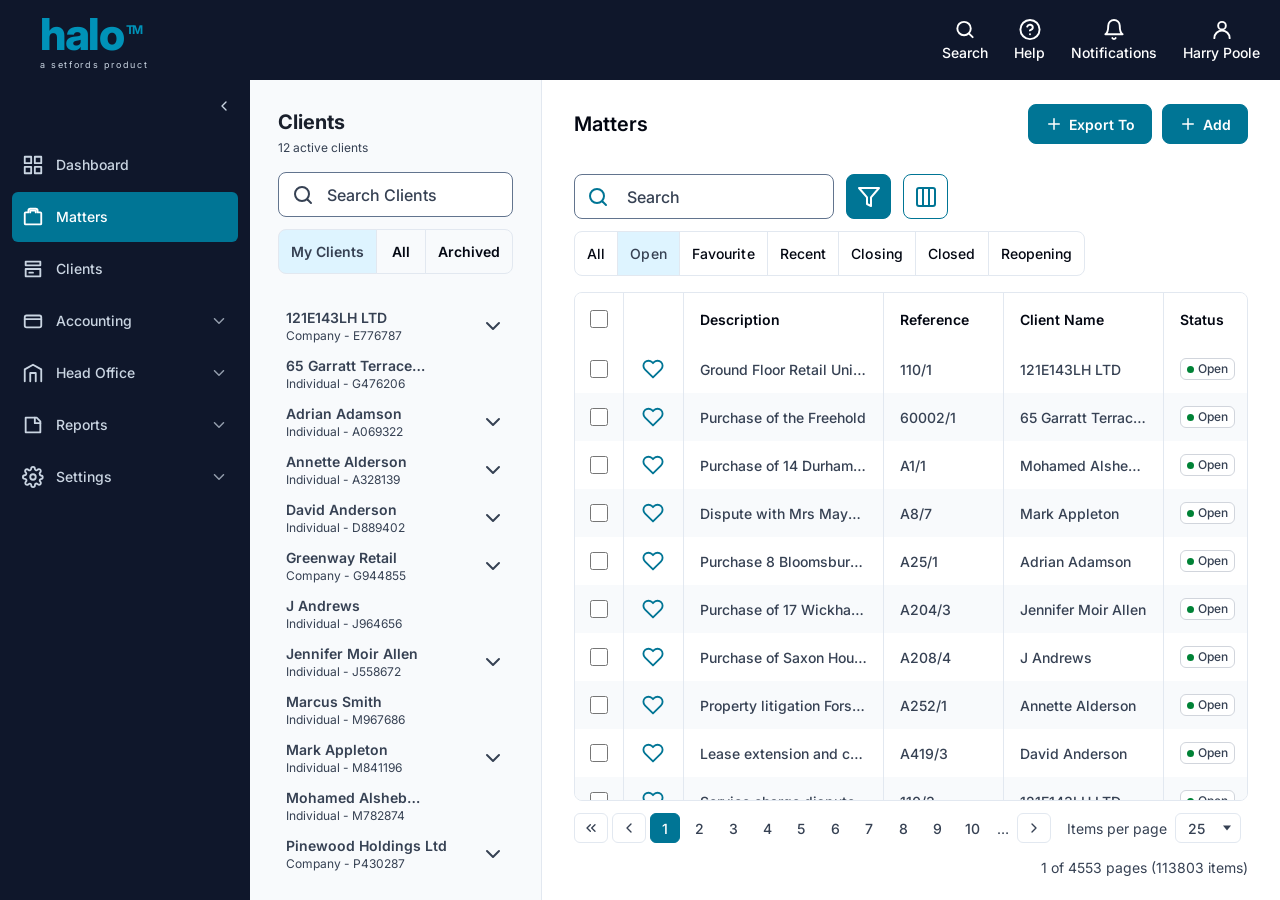
==== commit c646b149: "Ability to open multiple matters from matters list" ====
--- a/index.html
+++ b/index.html
@@ -129,11 +129,21 @@
         </div>
       </div>
 
+      <!-- Selection banner (shown when matters are checked) -->
+      <div class="select-banner" id="select-banner" hidden>
+        <button class="select-banner__close" type="button" id="select-clear" aria-label="Clear selection">
+          <svg viewBox="0 0 24 24" width="24" height="24" fill="none" stroke="currentColor" stroke-width="2" stroke-linecap="round" stroke-linejoin="round"><line x1="18" y1="6" x2="6" y2="18"/><line x1="6" y1="6" x2="18" y2="18"/></svg>
+        </button>
+        <span class="select-banner__count" id="select-count">0 selected</span>
+        <button class="select-banner__action" type="button" id="select-view-all">View all matters</button>
+      </div>
+
       <!-- Matters table -->
       <div class="table-wrapper">
         <table class="matters-table">
           <thead>
             <tr>
+              <th class="col-check"><input type="checkbox" class="row-check" id="check-all" aria-label="Select all matters" /></th>
               <th class="col-fav" aria-label="Favourite"></th>
               <th class="col-desc">Description</th>
               <th class="col-reference">Reference</th>
--- a/matters.css
+++ b/matters.css
@@ -235,7 +235,8 @@
 }
 
 .content__title {
-  font-size: 24px;
+  font-size: 20px;
+  line-height: 28px;
   font-weight: 600;
   margin: 0;
   color: var(--text-primary);
@@ -283,6 +284,70 @@
 }
 
 /* ---------- Tabs ---------- */
+/* ---------- Selection banner + row checkboxes ---------- */
+/* Figma: 3171-195935 */
+.select-banner {
+  display: flex;
+  align-items: center;
+  gap: 21px;
+  margin: 0 32px 12px;
+  border: 1px solid var(--border-secondary);
+  border-radius: var(--radius-lg);
+}
+
+.select-banner[hidden] {
+  display: none;
+}
+
+.select-banner__close {
+  display: inline-flex;
+  align-items: center;
+  justify-content: center;
+  padding: 12px;
+  border: none;
+  background: transparent;
+  color: var(--brand);
+  cursor: pointer;
+}
+
+.select-banner__count {
+  font-size: 14px;
+  font-weight: 600;
+  line-height: 20px;
+  color: #000;
+}
+
+.select-banner__action {
+  border: none;
+  background: transparent;
+  font-family: inherit;
+  font-size: 14px;
+  font-weight: 500;
+  line-height: 20px;
+  color: var(--brand);
+  cursor: pointer;
+}
+
+/* Checkbox column: override the table's default ellipsis/overflow and wide
+   padding, which would otherwise clip the checkbox and render a stray "…". */
+.matters-table thead th.col-check,
+.matters-table tbody td.col-check {
+  width: 48px;
+  padding-left: 0;
+  padding-right: 0;
+  text-align: center;
+  overflow: visible;
+  text-overflow: clip;
+}
+
+.row-check {
+  width: 18px;
+  height: 18px;
+  accent-color: var(--brand);
+  cursor: pointer;
+  vertical-align: middle;
+}
+
 /* ---------- Tabs (matter detail page content tabs) ---------- */
 .tabs {
   display: flex;
@@ -481,7 +546,7 @@
   min-height: 0;
   margin: 0 32px;
   border: 1px solid var(--border-secondary);
-  border-radius: var(--radius-xl);
+  border-radius: var(--radius-lg);
   /* Scroll the table (both axes) when the columns can't fit the available
      width — e.g. once the clients panel narrows the content area — instead
      of squashing the fixed column widths. */
